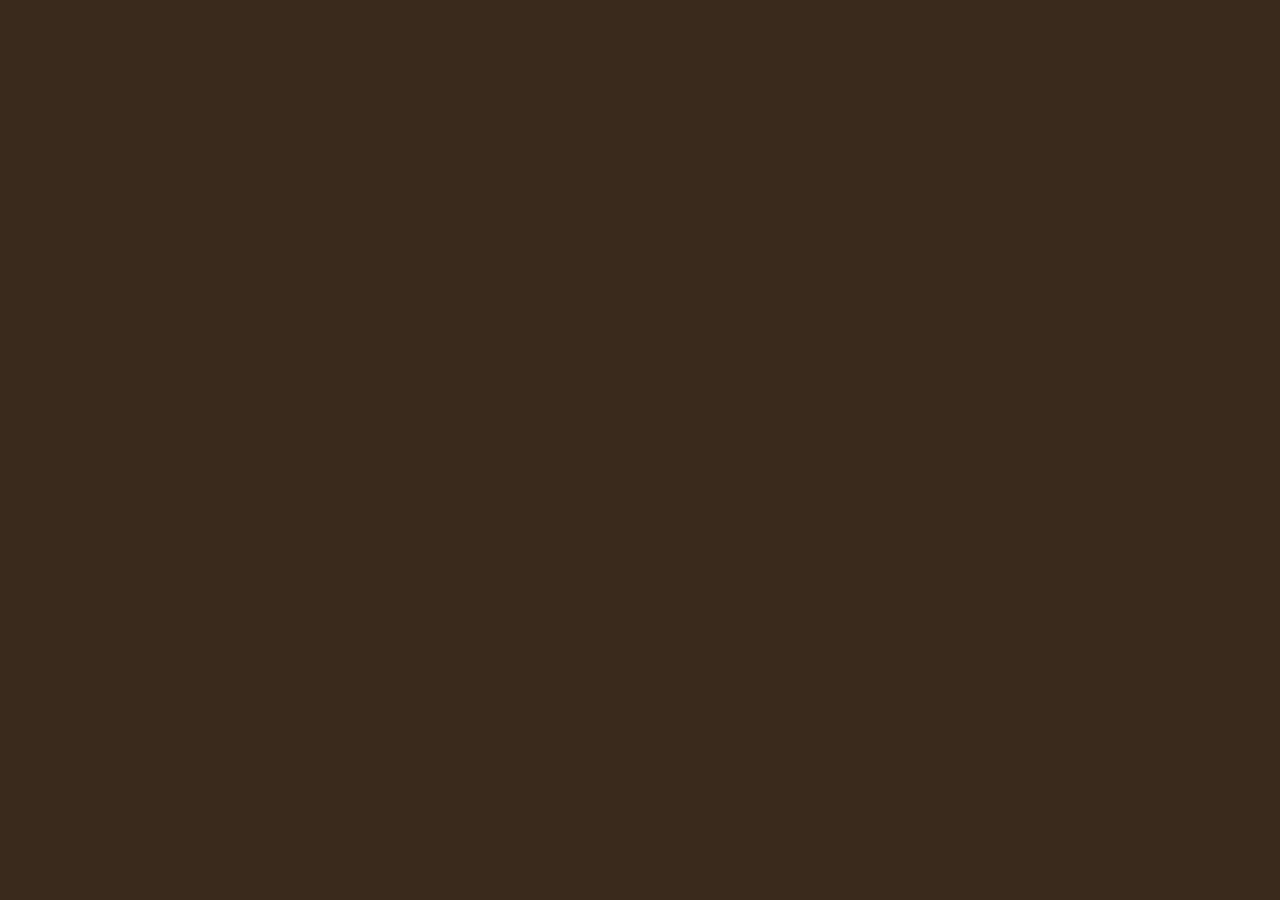
==== game/index.html @ 5261bf1f "Grywalny PoC gry (Phaser 3.90): menu, auto-run 3 pasy, ziarna+power-up, meta, score Bug-hunt kodu: G" ====
<!DOCTYPE html>
<html lang="pl">
<head>
<meta charset="UTF-8">
<meta name="viewport" content="width=device-width, initial-scale=1.0, maximum-scale=1.0, user-scalable=no">
<title>Chomiczki — gra (PoC)</title>
<style>
  html,body{margin:0;height:100%;background:#3a2a1c;overflow:hidden;
    font-family:'Baloo 2','Quicksand',system-ui,sans-serif;touch-action:none;}
  #game{width:100vw;height:100vh;display:flex;align-items:center;justify-content:center;}
  canvas{display:block;}
</style>
</head>
<body>
<div id="game"></div>
<script src="phaser.min.js"></script>
<script src="game.js"></script>
</body>
</html>
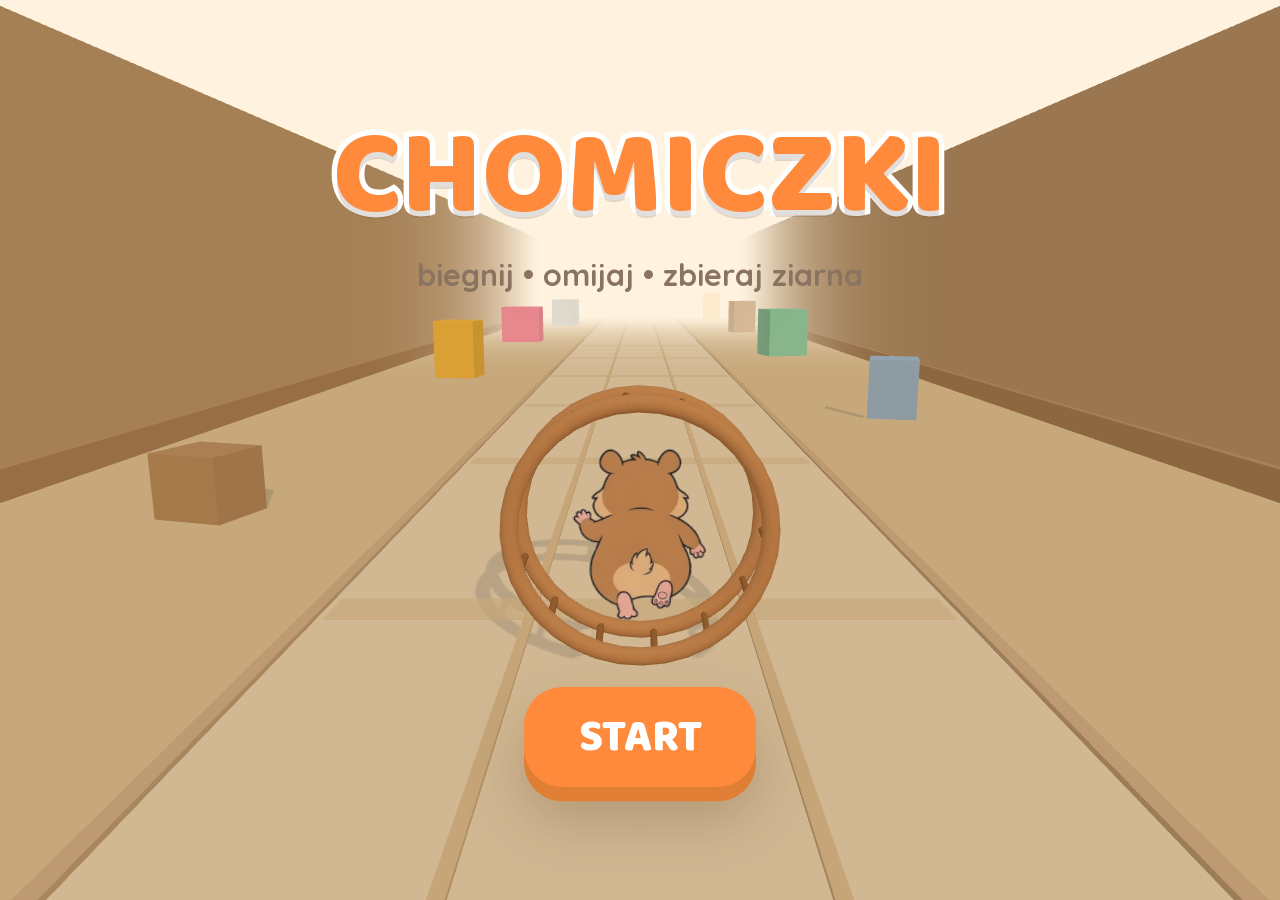
==== commit 5095ca4a: "Rewrite Chomiczki from Phaser pseudo-3D to Three.js real perspective The PoC faked depth with three " ====
--- a/game/index.html
+++ b/game/index.html
@@ -4,16 +4,30 @@
 <meta charset="UTF-8">
 <meta name="viewport" content="width=device-width, initial-scale=1.0, maximum-scale=1.0, user-scalable=no">
 <title>Chomiczki — gra (PoC)</title>
-<style>
-  html,body{margin:0;height:100%;background:#3a2a1c;overflow:hidden;
-    font-family:'Baloo 2','Quicksand',system-ui,sans-serif;touch-action:none;}
-  #game{width:100vw;height:100vh;display:flex;align-items:center;justify-content:center;}
-  canvas{display:block;}
-</style>
+<link rel="icon" href="data:,">
+<link rel="stylesheet" href="style.css">
+<script type="importmap">{"imports":{"three":"./vendor/three.module.min.js"}}</script>
 </head>
 <body>
-<div id="game"></div>
-<script src="phaser.min.js"></script>
-<script src="game.js"></script>
+<div id="ui">
+  <section id="menu" class="screen">
+    <h1 id="mtitle" class="gametitle"></h1>
+    <p id="msub" class="subtitle"></p>
+    <button id="start" class="bigbtn"></button>
+  </section>
+  <section id="hud" class="screen hidden">
+    <div id="scorewrap"><span class="seeddot" aria-hidden="true"></span><span id="score">0</span></div>
+    <div id="barwrap"><div id="bar"><div id="barfill"></div></div><span id="flag" aria-hidden="true">🏁</span></div>
+  </section>
+  <div id="finishbanner" class="hidden"></div>
+  <section id="result" class="screen hidden">
+    <h1 id="rtitle" class="gametitle"></h1>
+    <div id="stars" aria-hidden="true"><span class="st">★</span><span class="st">★</span><span class="st">★</span></div>
+    <div id="seedrow"><span class="seeddot" aria-hidden="true"></span><span id="seednum"></span></div>
+    <button id="again" class="bigbtn"></button>
+  </section>
+  <div id="popups" aria-hidden="true"></div>
+</div>
+<script type="module" src="main.js"></script>
 </body>
 </html>
--- a/game/style.css
+++ b/game/style.css
@@ -0,0 +1,231 @@
+/* Chomiczki — DOM overlay UI. Logical properties only (RTL-safe). */
+
+@font-face {
+  font-family: 'Baloo 2';
+  src: url('fonts/baloo2-latinext.woff2') format('woff2');
+  font-weight: 400 800; font-style: normal; font-display: swap;
+  unicode-range: U+0100-02BA, U+02BD-02C5, U+02C7-02CC, U+02CE-02D7, U+02DD-02FF, U+0304, U+0308, U+0329, U+1D00-1DBF, U+1E00-1E9F, U+1EF2-1EFF, U+2020, U+20A0-20AB, U+20AD-20C0, U+2113, U+2C60-2C7F, U+A720-A7FF;
+}
+@font-face {
+  font-family: 'Baloo 2';
+  src: url('fonts/baloo2-latin.woff2') format('woff2');
+  font-weight: 400 800; font-style: normal; font-display: swap;
+  unicode-range: U+0000-00FF, U+0131, U+0152-0153, U+02BB-02BC, U+02C6, U+02DA, U+02DC, U+0304, U+0308, U+0329, U+2000-206F, U+20AC, U+2122, U+2191, U+2193, U+2212, U+2215, U+FEFF, U+FFFD;
+}
+@font-face {
+  font-family: 'Quicksand';
+  src: url('fonts/quicksand-latinext.woff2') format('woff2');
+  font-weight: 400 700; font-style: normal; font-display: swap;
+  unicode-range: U+0100-02BA, U+02BD-02C5, U+02C7-02CC, U+02CE-02D7, U+02DD-02FF, U+0304, U+0308, U+0329, U+1D00-1DBF, U+1E00-1E9F, U+1EF2-1EFF, U+2020, U+20A0-20AB, U+20AD-20C0, U+2113, U+2C60-2C7F, U+A720-A7FF;
+}
+@font-face {
+  font-family: 'Quicksand';
+  src: url('fonts/quicksand-latin.woff2') format('woff2');
+  font-weight: 400 700; font-style: normal; font-display: swap;
+  unicode-range: U+0000-00FF, U+0131, U+0152-0153, U+02BB-02BC, U+02C6, U+02DA, U+02DC, U+0304, U+0308, U+0329, U+2000-206F, U+20AC, U+2122, U+2191, U+2193, U+2212, U+2215, U+FEFF, U+FFFD;
+}
+
+:root {
+  --cream: #fff3df;
+  --ink: #5b4636;
+  --orange: #ff8a3c;
+  --orange-d: #e07e36;
+  --gold: #ffc94d;
+  --mint: #8fd9b6;
+  --soft: #fff8ec;
+  --star-off: #e6d6bf;
+}
+
+* { box-sizing: border-box; }
+
+html, body {
+  margin: 0;
+  height: 100%;
+  overflow: hidden;
+  background: var(--cream);
+  font-family: 'Baloo 2', 'Quicksand', system-ui, sans-serif;
+  touch-action: none;
+  -webkit-user-select: none;
+  user-select: none;
+}
+
+canvas { position: fixed; inset: 0; display: block; z-index: 0; }
+
+#ui { position: fixed; inset: 0; z-index: 10; pointer-events: none; }
+
+.screen {
+  position: absolute;
+  inset: 0;
+  display: flex;
+  flex-direction: column;
+  align-items: center;
+  justify-content: center;
+  gap: 1.2rem;
+  padding: 2rem;
+  text-align: center;
+}
+
+.hidden { display: none !important; }
+
+#menu {
+  justify-content: flex-start;
+  padding-block-start: 13vh;
+}
+#menu .bigbtn {
+  margin-block-start: auto;
+  margin-block-end: 9vh;
+}
+
+.gametitle {
+  margin: 0;
+  font-weight: 800;
+  font-size: clamp(3rem, 15vmin, 7.5rem);
+  line-height: 1;
+  color: var(--orange);
+  -webkit-text-stroke: 0.09em #ffffff;
+  paint-order: stroke fill;
+  text-shadow: 0 0.06em 0 rgba(91, 70, 54, 0.18);
+}
+
+.subtitle {
+  margin: 0;
+  font-family: 'Quicksand', 'Baloo 2', system-ui, sans-serif;
+  font-weight: 700;
+  font-size: clamp(1.05rem, 4.2vmin, 1.9rem);
+  color: #8a7461;
+}
+
+.bigbtn {
+  pointer-events: auto;
+  cursor: pointer;
+  border: 0;
+  border-radius: 2.4rem;
+  padding: 0.9rem 3.4rem;
+  font: inherit;
+  font-weight: 800;
+  font-size: clamp(1.7rem, 6.5vmin, 2.8rem);
+  color: #ffffff;
+  background: var(--orange);
+  box-shadow: 0 0.32em 0 var(--orange-d), 0 0.7em 1.4em rgba(90, 60, 30, 0.28);
+  animation: btnPulse 1.2s ease-in-out infinite;
+}
+.bigbtn:active { box-shadow: 0 0.1em 0 var(--orange-d); }
+
+@keyframes btnPulse { 50% { filter: brightness(1.09); } }
+
+/* ---------- HUD ---------- */
+#hud {
+  flex-direction: row;
+  align-items: center;
+  justify-content: flex-start;
+  gap: 0.8rem;
+  padding: calc(0.7rem + env(safe-area-inset-top)) 0.9rem 0;
+}
+
+#scorewrap {
+  display: flex;
+  align-items: center;
+  gap: 0.55rem;
+  background: rgba(0, 0, 0, 0.15);
+  border-radius: 999px;
+  padding-block: 0.25rem;
+  padding-inline: 0.7rem 1.1rem;
+}
+
+.seeddot {
+  inline-size: 1.7rem;
+  block-size: 1.7rem;
+  flex: none;
+  border-radius: 50%;
+  background: radial-gradient(circle at 35% 30%, #ffe08a, var(--gold) 58%, #c8860a);
+  box-shadow: inset 0 -0.22em 0 rgba(122, 77, 15, 0.35), 0 0.08em 0.15em rgba(91, 70, 54, 0.4);
+}
+
+#score {
+  font-size: 2.1rem;
+  font-weight: 800;
+  color: var(--soft);
+  text-shadow: 0 0.09em 0 var(--ink);
+  line-height: 1;
+}
+
+#barwrap { flex: 1; display: flex; align-items: center; gap: 0.55rem; min-inline-size: 0; }
+
+#bar {
+  flex: 1;
+  block-size: 1.05rem;
+  background: rgba(255, 255, 255, 0.55);
+  border-radius: 999px;
+  overflow: hidden;
+  box-shadow: inset 0 0 0 0.16rem rgba(91, 70, 54, 0.22);
+}
+
+#barfill {
+  block-size: 100%;
+  inline-size: 0%;
+  background: var(--mint);
+  border-radius: 999px;
+}
+
+#flag { font-size: 2rem; line-height: 1; }
+
+/* ---------- popups ---------- */
+#popups { position: fixed; inset: 0; pointer-events: none; }
+
+.pop {
+  position: absolute;
+  transform: translate(-50%, -50%);
+  font-weight: 800;
+  font-size: clamp(2.2rem, 9vmin, 3.6rem);
+  color: var(--gold);
+  -webkit-text-stroke: 0.14em #ffffff;
+  paint-order: stroke fill;
+  animation: popfly 0.7s ease-out forwards;
+  white-space: nowrap;
+}
+.pop.star { color: #ffd76b; }
+.pop.red { color: #ff7a7a; }
+
+@keyframes popfly {
+  from { opacity: 1; transform: translate(-50%, -50%) scale(0.8); }
+  to   { opacity: 0; transform: translate(-50%, -160%) scale(1.2); }
+}
+
+/* ---------- finish banner ---------- */
+#finishbanner {
+  position: absolute;
+  inset: 0;
+  display: flex;
+  align-items: center;
+  justify-content: center;
+  font-weight: 800;
+  font-size: clamp(2.6rem, 11vmin, 5.4rem);
+  color: #2e8b57;
+  -webkit-text-stroke: 0.1em #ffffff;
+  paint-order: stroke fill;
+  animation: bannerPop 0.45s ease-out;
+}
+
+@keyframes bannerPop {
+  0% { scale: 0.6; opacity: 0; }
+  60% { scale: 1.12; }
+  100% { scale: 1; opacity: 1; }
+}
+
+/* ---------- result ---------- */
+#result { background: rgba(255, 243, 223, 0.93); }
+
+#stars { display: flex; gap: 0.4em; font-size: clamp(3.4rem, 15vmin, 6.5rem); line-height: 1; }
+
+.st { color: var(--star-off); }
+.st.on { color: #ffd24d; text-shadow: 0 0.06em 0 rgba(200, 134, 10, 0.45); }
+
+#seedrow {
+  display: flex;
+  align-items: center;
+  gap: 0.7rem;
+  font-size: clamp(2rem, 8vmin, 3.2rem);
+  font-weight: 800;
+  color: var(--ink);
+}
+#seedrow .seeddot { inline-size: 2.4rem; block-size: 2.4rem; }
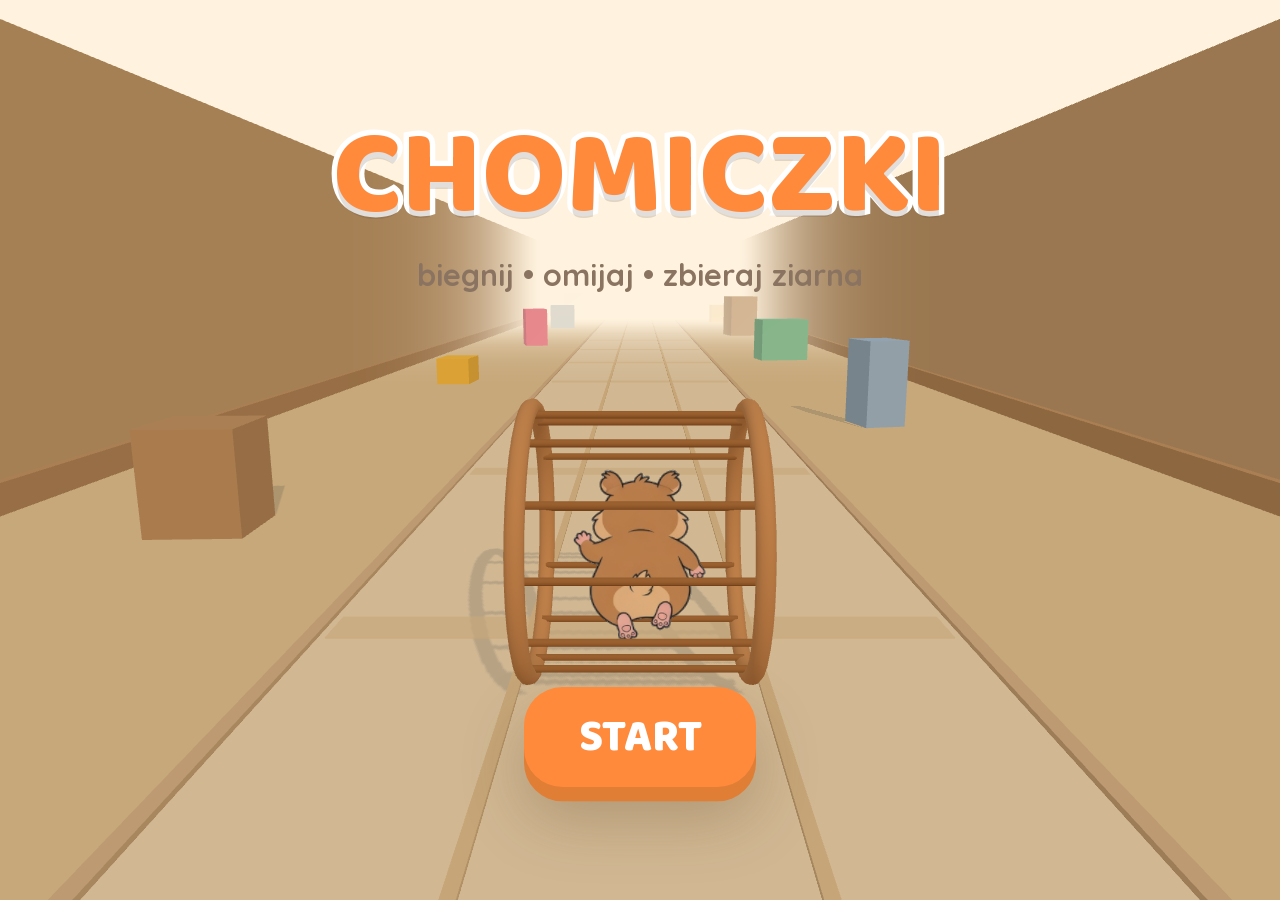
==== commit a9b1c76f: "Show a friendly i18n'd message when WebGL is unavailable new THREE.WebGLRenderer() threw before appl" ====
--- a/game/index.html
+++ b/game/index.html
@@ -27,6 +27,10 @@
     <button id="again" class="bigbtn"></button>
   </section>
   <div id="popups" aria-hidden="true"></div>
+  <section id="fatal" class="screen hidden" role="alert">
+    <h1 id="fatal-title" class="gametitle"></h1>
+    <p id="fatal-msg" class="subtitle"></p>
+  </section>
 </div>
 <script type="module" src="main.js"></script>
 </body>
--- a/game/style.css
+++ b/game/style.css
@@ -116,10 +116,11 @@
 /* ---------- HUD ---------- */
 #hud {
   flex-direction: row;
-  align-items: center;
+  align-items: flex-start;
   justify-content: flex-start;
   gap: 0.8rem;
-  padding: calc(0.7rem + env(safe-area-inset-top)) 0.9rem 0;
+  padding-block: calc(0.7rem + env(safe-area-inset-top)) 0;
+  padding-inline: 0.9rem;
 }
 
 #scorewrap {
@@ -215,6 +216,9 @@
 /* ---------- result ---------- */
 #result { background: rgba(255, 243, 223, 0.93); }
 
+#fatal { background: var(--cream); }
+#fatal .subtitle { max-inline-size: 34ch; }
+
 #stars { display: flex; gap: 0.4em; font-size: clamp(3.4rem, 15vmin, 6.5rem); line-height: 1; }
 
 .st { color: var(--star-off); }
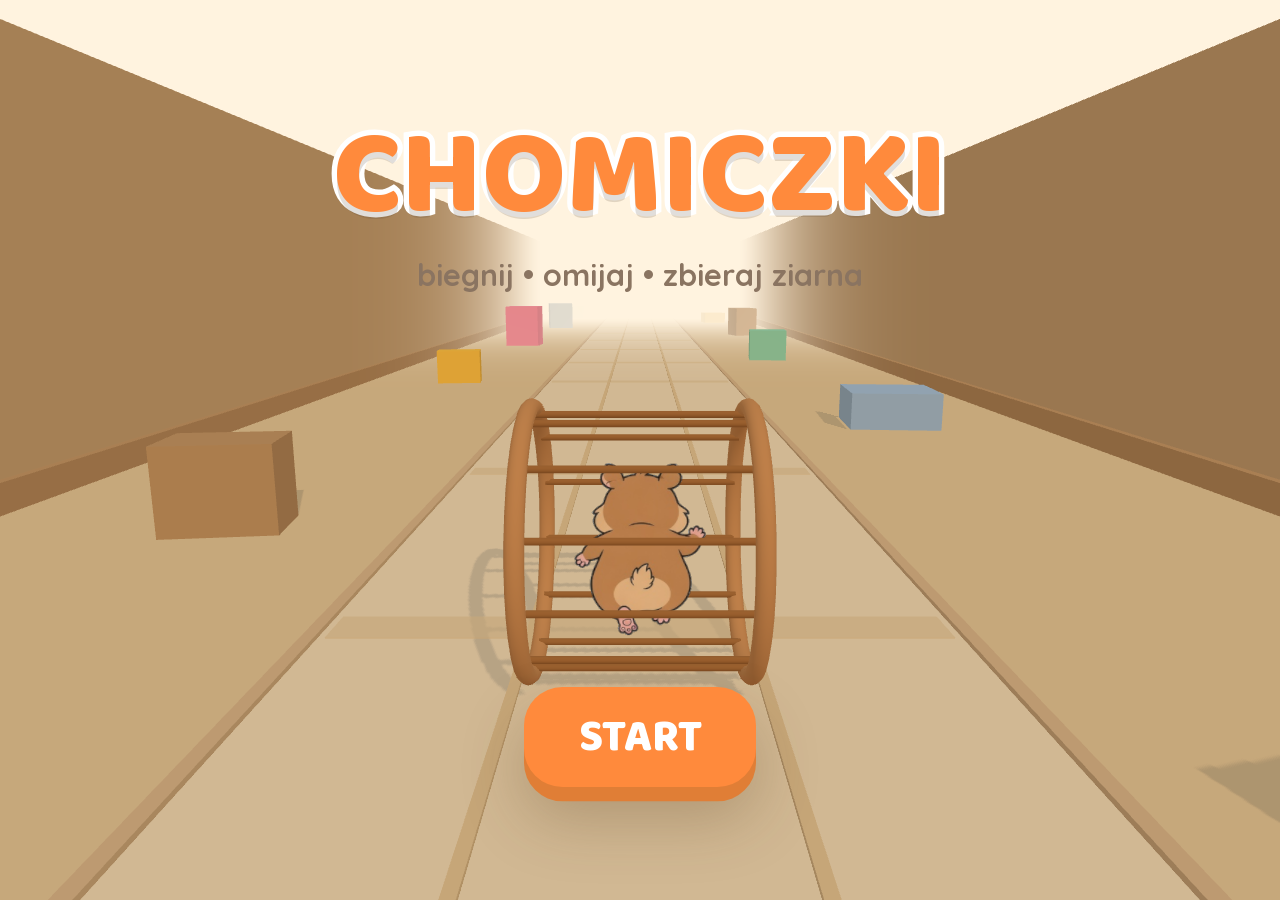
==== commit 064c2078: "Set document.title from the i18n catalog and drop the PoC suffix The <title> was hardcoded "Chomiczk" ====
--- a/game/index.html
+++ b/game/index.html
@@ -3,7 +3,7 @@
 <head>
 <meta charset="UTF-8">
 <meta name="viewport" content="width=device-width, initial-scale=1.0, maximum-scale=1.0, user-scalable=no">
-<title>Chomiczki — gra (PoC)</title>
+<title>Chomiczki — gra</title>
 <link rel="icon" href="data:,">
 <link rel="stylesheet" href="style.css">
 <script type="importmap">{"imports":{"three":"./vendor/three.module.min.js"}}</script>
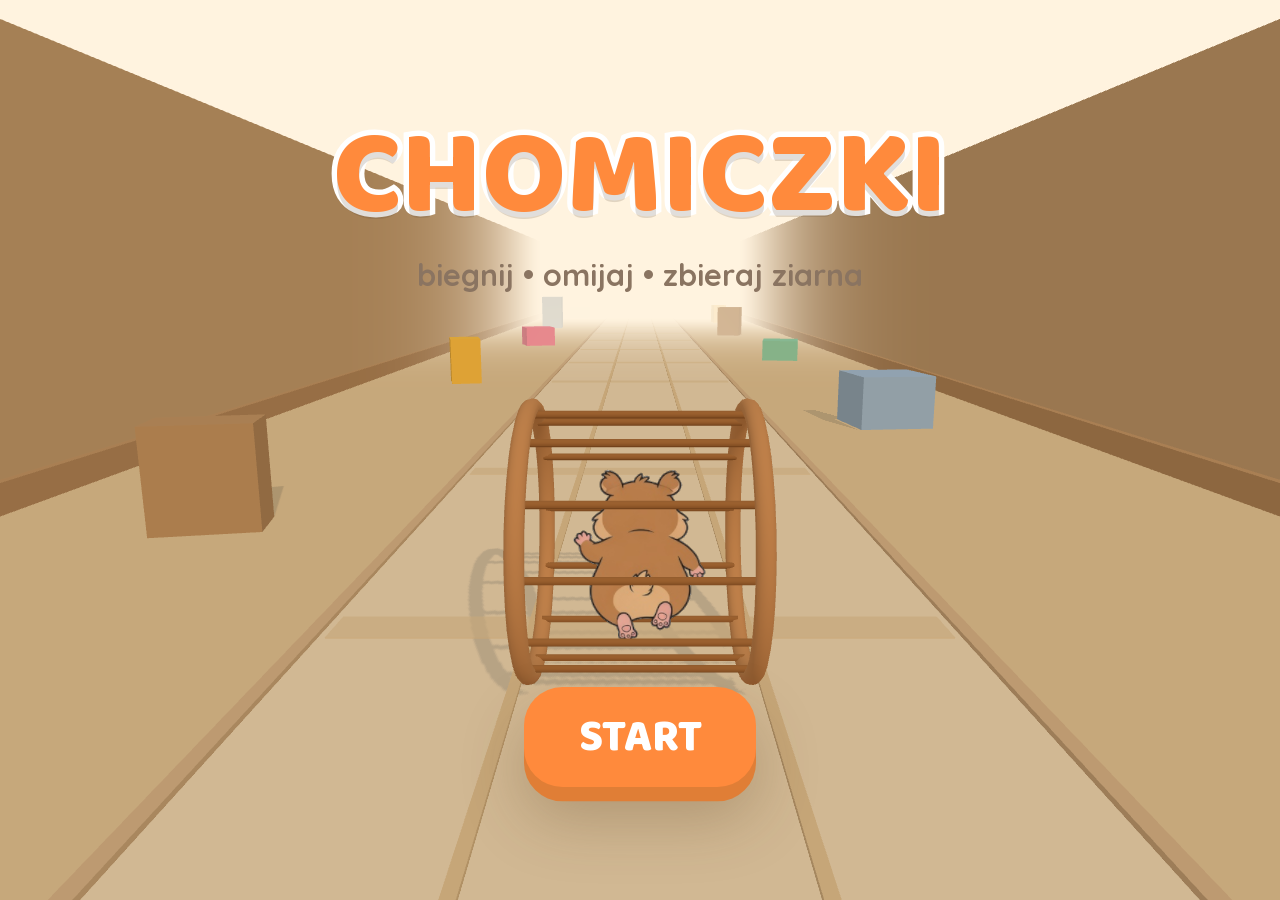
==== commit 370f4209: "Add a small WebAudio synth and a HUD mute toggle The game was silent. A tiny synth now plays a seed " ====
--- a/game/index.html
+++ b/game/index.html
@@ -18,6 +18,7 @@
   <section id="hud" class="screen hidden">
     <div id="scorewrap"><span class="seeddot" aria-hidden="true"></span><span id="score">0</span></div>
     <div id="barwrap"><div id="bar"><div id="barfill"></div></div><span id="flag" aria-hidden="true">🏁</span></div>
+    <button id="mute" aria-pressed="false"><span id="muteico" aria-hidden="true">🔊</span></button>
   </section>
   <div id="finishbanner" class="hidden"></div>
   <section id="result" class="screen hidden">
--- a/game/style.css
+++ b/game/style.css
@@ -170,6 +170,26 @@
 
 #flag { font-size: 2rem; line-height: 1; }
 
+#mute {
+  pointer-events: auto;
+  cursor: pointer;
+  border: 0;
+  border-radius: 999px;
+  inline-size: 3.3rem;
+  block-size: 3.3rem;
+  padding: 0;
+  font: inherit;
+  font-size: 1.55rem;
+  line-height: 1;
+  background: rgba(0, 0, 0, 0.15);
+  color: var(--soft);
+  display: flex;
+  align-items: center;
+  justify-content: center;
+  flex: none;
+}
+#mute:active { filter: brightness(1.2); }
+
 /* ---------- popups ---------- */
 #popups { position: fixed; inset: 0; pointer-events: none; }
 
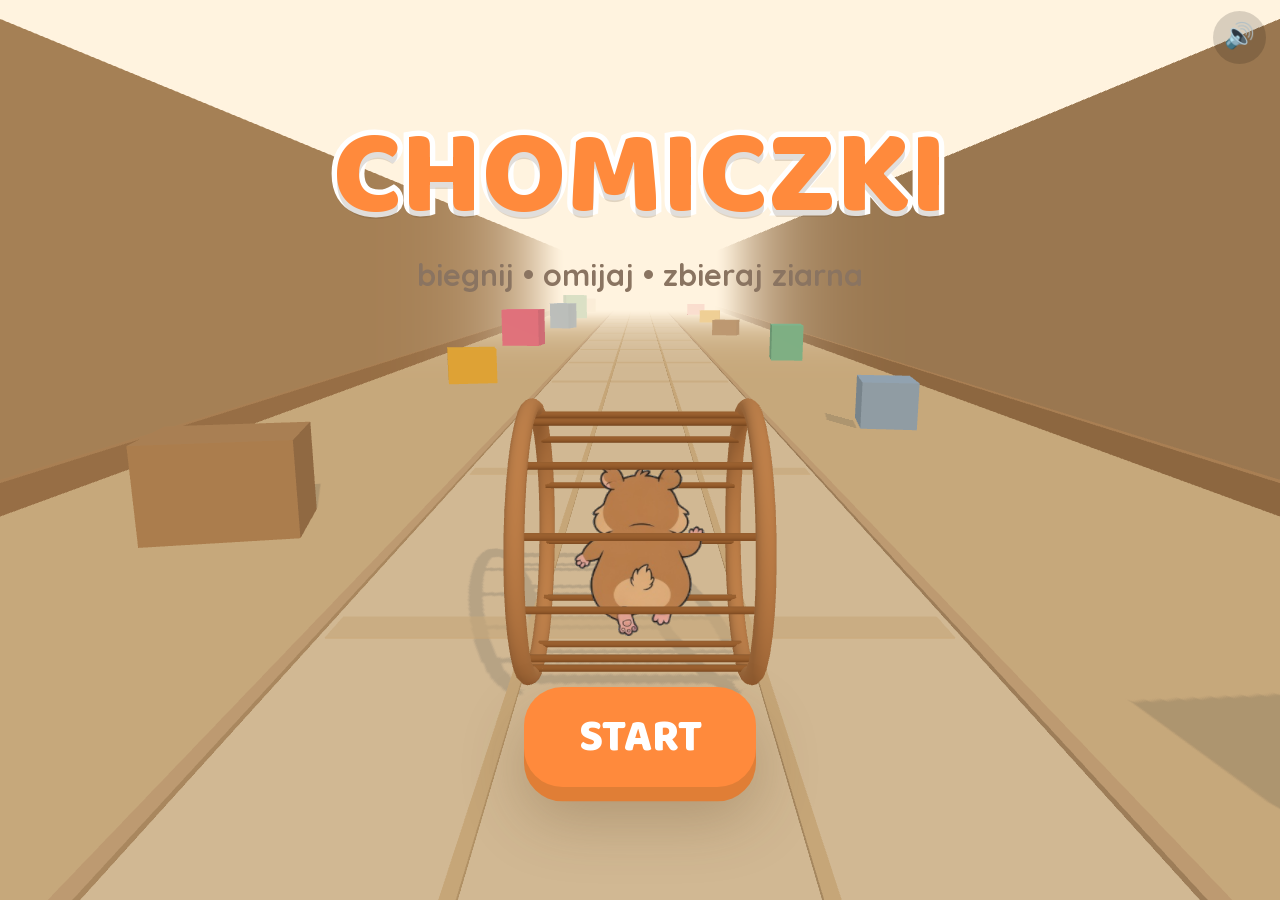
==== commit adff9082: "Keep the mute toggle reachable on menu and result screens #mute lived inside #hud, which is hidden o" ====
--- a/game/index.html
+++ b/game/index.html
@@ -18,7 +18,6 @@
   <section id="hud" class="screen hidden">
     <div id="scorewrap"><span class="seeddot" aria-hidden="true"></span><span id="score">0</span></div>
     <div id="barwrap"><div id="bar"><div id="barfill"></div></div><span id="flag" aria-hidden="true">🏁</span></div>
-    <button id="mute" aria-pressed="false"><span id="muteico" aria-hidden="true">🔊</span></button>
   </section>
   <div id="finishbanner" class="hidden"></div>
   <section id="result" class="screen hidden">
@@ -32,6 +31,7 @@
     <h1 id="fatal-title" class="gametitle"></h1>
     <p id="fatal-msg" class="subtitle"></p>
   </section>
+  <button id="mute" aria-pressed="false"><span id="muteico" aria-hidden="true">🔊</span></button>
 </div>
 <script type="module" src="main.js"></script>
 </body>
--- a/game/style.css
+++ b/game/style.css
@@ -150,7 +150,7 @@
   line-height: 1;
 }
 
-#barwrap { flex: 1; display: flex; align-items: center; gap: 0.55rem; min-inline-size: 0; }
+#barwrap { flex: 1; display: flex; align-items: center; gap: 0.55rem; min-inline-size: 0; margin-inline-end: 4.1rem; }
 
 #bar {
   flex: 1;
@@ -171,6 +171,10 @@
 #flag { font-size: 2rem; line-height: 1; }
 
 #mute {
+  position: absolute;
+  inset-block-start: calc(0.7rem + env(safe-area-inset-top));
+  inset-inline-end: 0.9rem;
+  z-index: 20;
   pointer-events: auto;
   cursor: pointer;
   border: 0;
